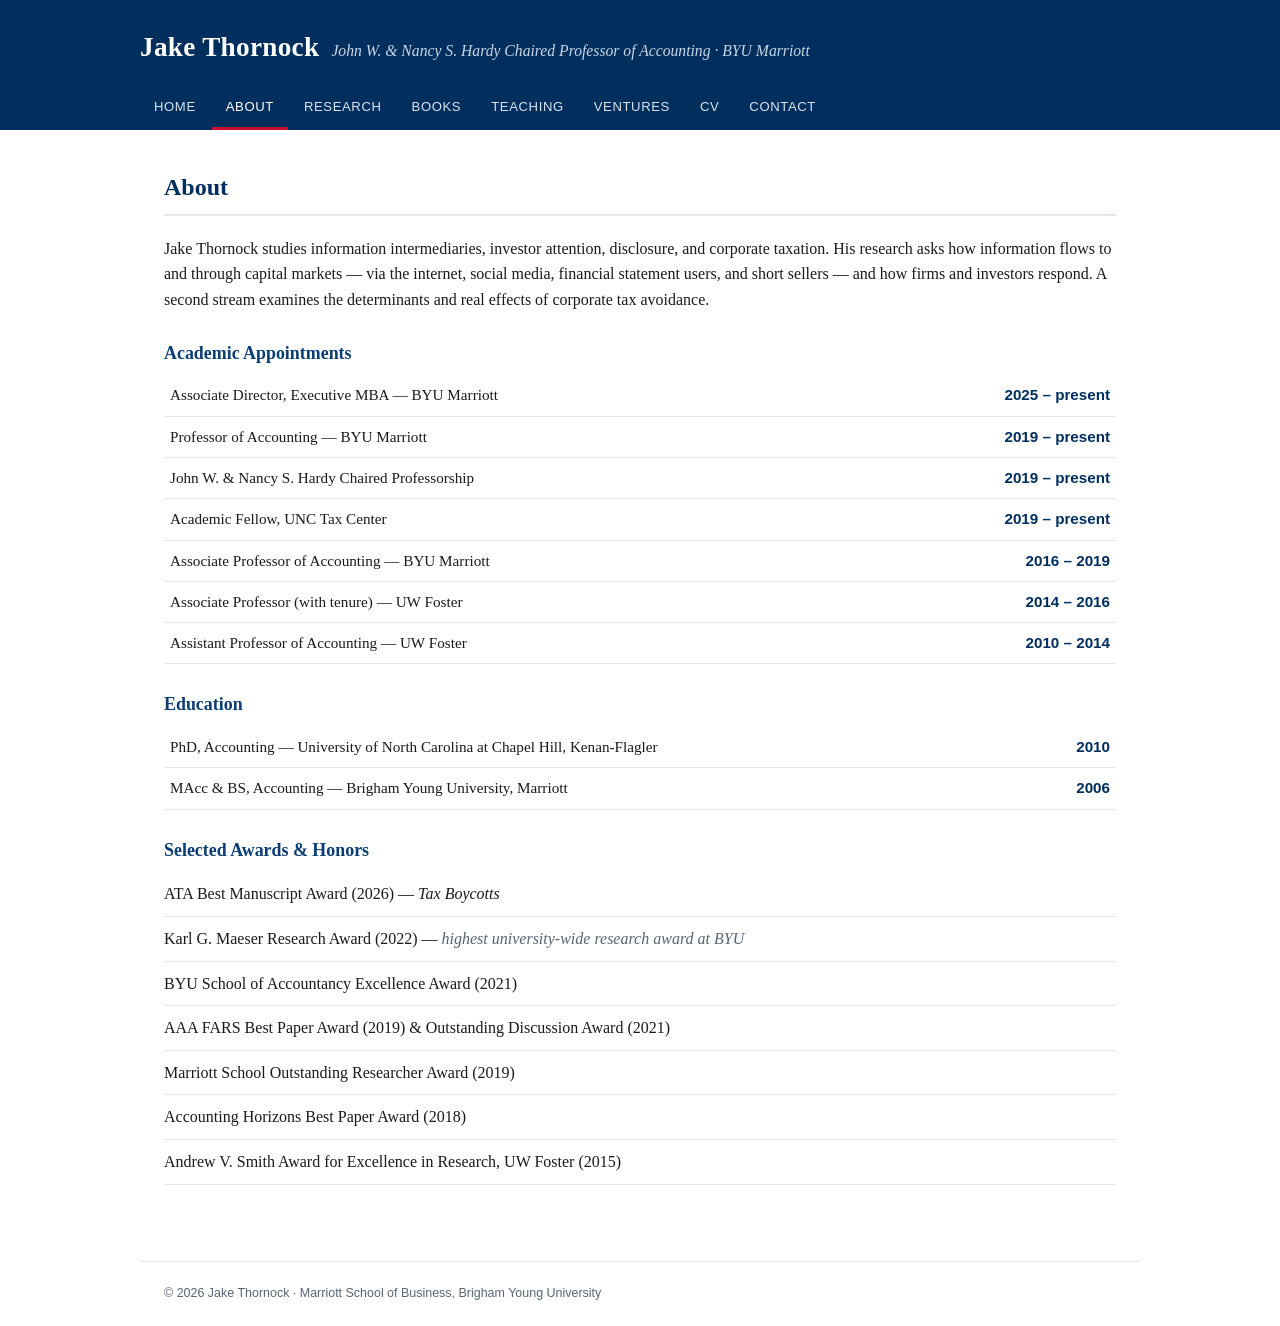
==== about.html @ 8343272e "Add files via upload" ====
<!DOCTYPE html>
<html lang="en">
<head>
<meta charset="UTF-8">
<meta name="viewport" content="width=device-width, initial-scale=1.0">
<title>Jake Thornock, PhD</title>
<link rel="stylesheet" href="styles.css">
</head>
<body>
<header class="site">
  <div class="brand">
    <h1>Jake Thornock</h1>
    <span class="role">John W. &amp; Nancy S. Hardy Chaired Professor of Accounting &middot; BYU Marriott</span>
  </div>
  <nav>
    <a href="index.html">Home</a>
    <a href="about.html" class="active">About</a>
    <a href="research.html">Research</a>
    <a href="books.html">Books</a>
    <a href="teaching.html">Teaching</a>
    <a href="ventures.html">Ventures</a>
    <a href="cv.html">CV</a>
    <a href="contact.html">Contact</a>
  </nav>
</header>
<main>
  <h2>About</h2>
  <p>Jake Thornock studies information intermediaries, investor attention, disclosure, and corporate taxation. His research asks how information flows to and through capital markets &mdash; via the internet, social media, financial statement users, and short sellers &mdash; and how firms and investors respond. A second stream examines the determinants and real effects of corporate tax avoidance.</p>
  <h3>Academic Appointments</h3>
  <table class="tw">
    <tr><td>Associate Director, Executive MBA &mdash; BYU Marriott</td><td class="r">2025 &ndash; present</td></tr>
    <tr><td>Professor of Accounting &mdash; BYU Marriott</td><td class="r">2019 &ndash; present</td></tr>
    <tr><td>John W. &amp; Nancy S. Hardy Chaired Professorship</td><td class="r">2019 &ndash; present</td></tr>
    <tr><td>Academic Fellow, UNC Tax Center</td><td class="r">2019 &ndash; present</td></tr>
    <tr><td>Associate Professor of Accounting &mdash; BYU Marriott</td><td class="r">2016 &ndash; 2019</td></tr>
    <tr><td>Associate Professor (with tenure) &mdash; UW Foster</td><td class="r">2014 &ndash; 2016</td></tr>
    <tr><td>Assistant Professor of Accounting &mdash; UW Foster</td><td class="r">2010 &ndash; 2014</td></tr>
  </table>
  <h3>Education</h3>
  <table class="tw">
    <tr><td>PhD, Accounting &mdash; University of North Carolina at Chapel Hill, Kenan-Flagler</td><td class="r">2010</td></tr>
    <tr><td>MAcc &amp; BS, Accounting &mdash; Brigham Young University, Marriott</td><td class="r">2006</td></tr>
  </table>
  <h3>Selected Awards &amp; Honors</h3>
  <ul class="pubs">
    <li>ATA Best Manuscript Award (2026) &mdash; <em>Tax Boycotts</em></li>
    <li>Karl G. Maeser Research Award (2022) &mdash; <span class="venue">highest university-wide research award at BYU</span></li>
    <li>BYU School of Accountancy Excellence Award (2021)</li>
    <li>AAA FARS Best Paper Award (2019) &amp; Outstanding Discussion Award (2021)</li>
    <li>Marriott School Outstanding Researcher Award (2019)</li>
    <li>Accounting Horizons Best Paper Award (2018)</li>
    <li>Andrew V. Smith Award for Excellence in Research, UW Foster (2015)</li>
  </ul>
</main>
<footer>&copy; 2026 Jake Thornock &middot; Marriott School of Business, Brigham Young University</footer>
</body>
</html>
---- styles.css ----
:root{--navy:#002E5D;--navy-soft:#0a3d73;--accent:#c8102e;--ink:#1a1a1a;--muted:#5a6472;--line:#e4e7ec;--bg:#ffffff;--panel:#f7f8fa;}
*{box-sizing:border-box;}
body{margin:0;font-family:Georgia,'Times New Roman',serif;color:var(--ink);background:var(--bg);line-height:1.6;}
header.site{background:var(--navy);color:#fff;padding:26px 24px 0;}
.brand{max-width:1000px;margin:0 auto;display:flex;flex-wrap:wrap;align-items:baseline;gap:12px;}
.brand h1{font-size:1.7rem;margin:0;font-weight:600;letter-spacing:.3px;}
.brand .role{color:#c9d6e6;font-size:.98rem;font-style:italic;}
nav{max-width:1000px;margin:16px auto 0;display:flex;flex-wrap:wrap;gap:2px;}
nav a{color:#dbe4ef;text-decoration:none;padding:10px 14px;font-family:Arial,Helvetica,sans-serif;font-size:.82rem;letter-spacing:.6px;text-transform:uppercase;border-bottom:3px solid transparent;}
nav a:hover{color:#fff;}
nav a.active{color:#fff;border-bottom-color:var(--accent);}
main{max-width:1000px;margin:0 auto;padding:38px 24px 70px;}
h2{color:var(--navy);font-size:1.5rem;border-bottom:2px solid var(--line);padding-bottom:8px;margin-top:0;}
h3{color:var(--navy-soft);font-size:1.12rem;margin:26px 0 8px;}
a{color:var(--accent);}
.lead{display:flex;gap:28px;flex-wrap:wrap;align-items:flex-start;}
.photo{flex:0 0 210px;}
.photo img{width:210px;border-radius:6px;display:block;box-shadow:0 2px 10px rgba(0,0,0,.15);}
.lead .bio{flex:1;min-width:280px;}
.links-row{margin-top:14px;font-family:Arial,sans-serif;font-size:.85rem;}
.links-row a{display:inline-block;margin:4px 14px 4px 0;text-decoration:none;}
.pubyear{font-family:Arial,sans-serif;font-weight:bold;color:var(--muted);font-size:.8rem;letter-spacing:1px;margin-top:22px;text-transform:uppercase;}
ul.pubs{list-style:none;padding:0;margin:6px 0;}
ul.pubs li{padding:9px 0;border-bottom:1px solid var(--line);}
.venue{font-style:italic;color:var(--muted);}
.award{display:inline-block;background:#fbeaec;color:var(--accent);font-family:Arial,sans-serif;font-size:.72rem;padding:1px 7px;border-radius:3px;margin-left:6px;}
table.tw{width:100%;border-collapse:collapse;font-size:.95rem;}
table.tw td{padding:8px 6px;border-bottom:1px solid var(--line);vertical-align:top;}
table.tw td.r{text-align:right;color:var(--navy);font-weight:bold;white-space:nowrap;font-family:Arial,sans-serif;}
.card{background:var(--panel);border:1px solid var(--line);border-left:4px solid var(--navy);border-radius:5px;padding:16px 20px;margin:16px 0;}
.btn{display:inline-block;background:var(--navy);color:#fff !important;text-decoration:none;padding:11px 22px;border-radius:5px;font-family:Arial,sans-serif;font-size:.9rem;}
.contact-grid{display:grid;grid-template-columns:120px 1fr;gap:8px 18px;font-size:.98rem;margin-top:10px;}
.contact-grid div:nth-child(odd){color:var(--muted);font-family:Arial,sans-serif;font-size:.85rem;padding-top:2px;}
.tag{color:var(--accent);font-family:Arial,sans-serif;font-size:.7rem;}
.cvframe{width:100%;height:900px;border:1px solid var(--line);border-radius:6px;margin-top:14px;}
footer{max-width:1000px;margin:0 auto;padding:22px 24px;color:var(--muted);font-family:Arial,sans-serif;font-size:.78rem;border-top:1px solid var(--line);}
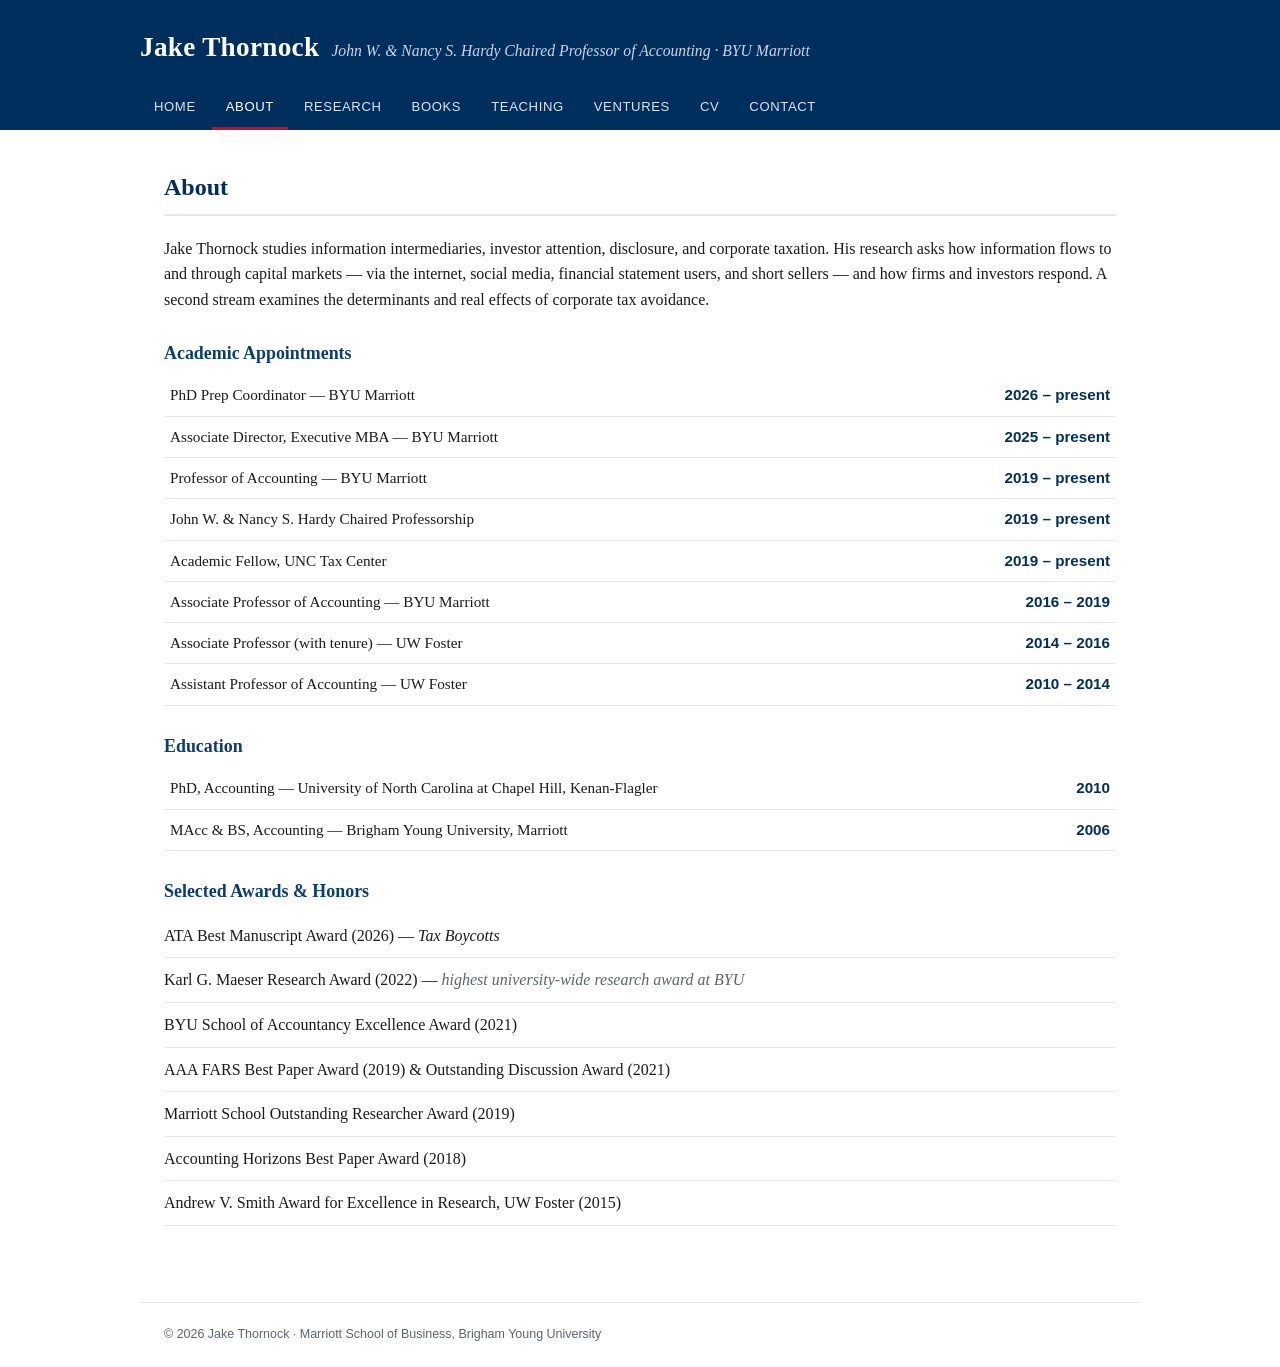
==== commit ecde45f9: "Sync site with September 2026 CV; add forthcoming paper links" ====
--- a/about.html
+++ b/about.html
@@ -28,6 +28,7 @@
   <p>Jake Thornock studies information intermediaries, investor attention, disclosure, and corporate taxation. His research asks how information flows to and through capital markets &mdash; via the internet, social media, financial statement users, and short sellers &mdash; and how firms and investors respond. A second stream examines the determinants and real effects of corporate tax avoidance.</p>
   <h3>Academic Appointments</h3>
   <table class="tw">
+    <tr><td>PhD Prep Coordinator &mdash; BYU Marriott</td><td class="r">2026 &ndash; present</td></tr>
     <tr><td>Associate Director, Executive MBA &mdash; BYU Marriott</td><td class="r">2025 &ndash; present</td></tr>
     <tr><td>Professor of Accounting &mdash; BYU Marriott</td><td class="r">2019 &ndash; present</td></tr>
     <tr><td>John W. &amp; Nancy S. Hardy Chaired Professorship</td><td class="r">2019 &ndash; present</td></tr>
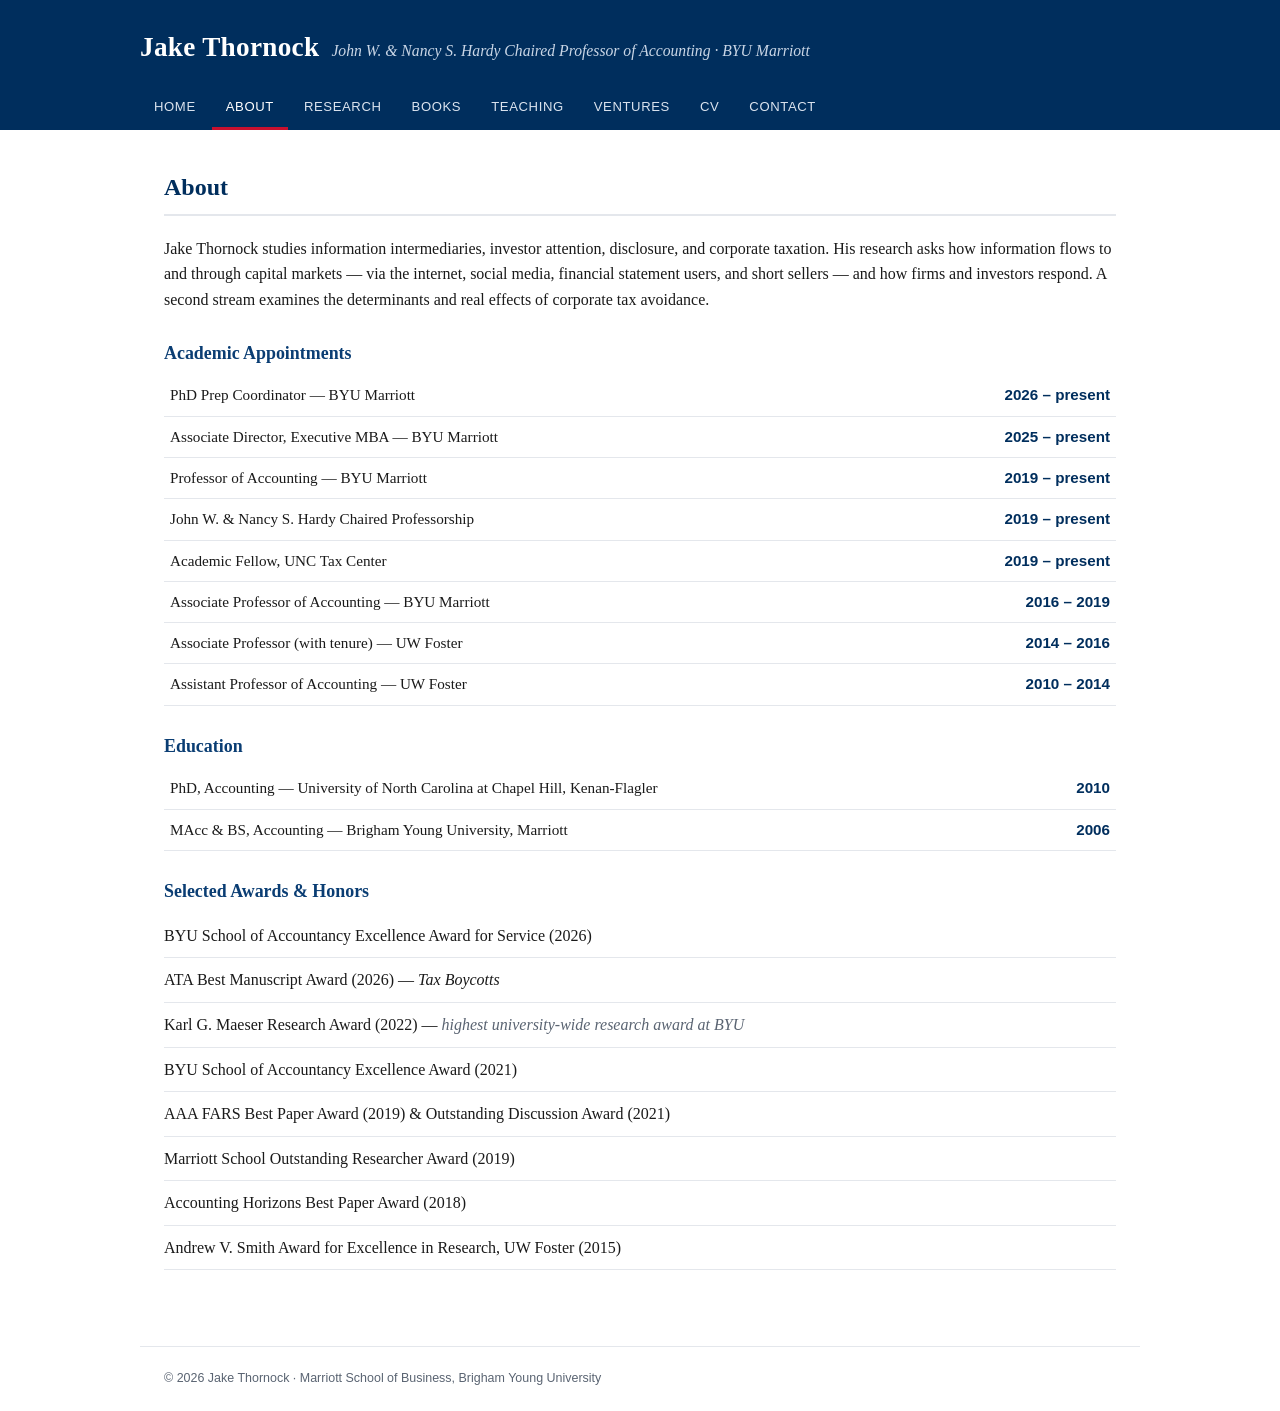
==== commit 2f0a4ee5: "Add files via upload" ====
--- a/about.html
+++ b/about.html
@@ -44,6 +44,7 @@
   </table>
   <h3>Selected Awards &amp; Honors</h3>
   <ul class="pubs">
+    <li>BYU School of Accountancy Excellence Award for Service (2026)</li>
     <li>ATA Best Manuscript Award (2026) &mdash; <em>Tax Boycotts</em></li>
     <li>Karl G. Maeser Research Award (2022) &mdash; <span class="venue">highest university-wide research award at BYU</span></li>
     <li>BYU School of Accountancy Excellence Award (2021)</li>
